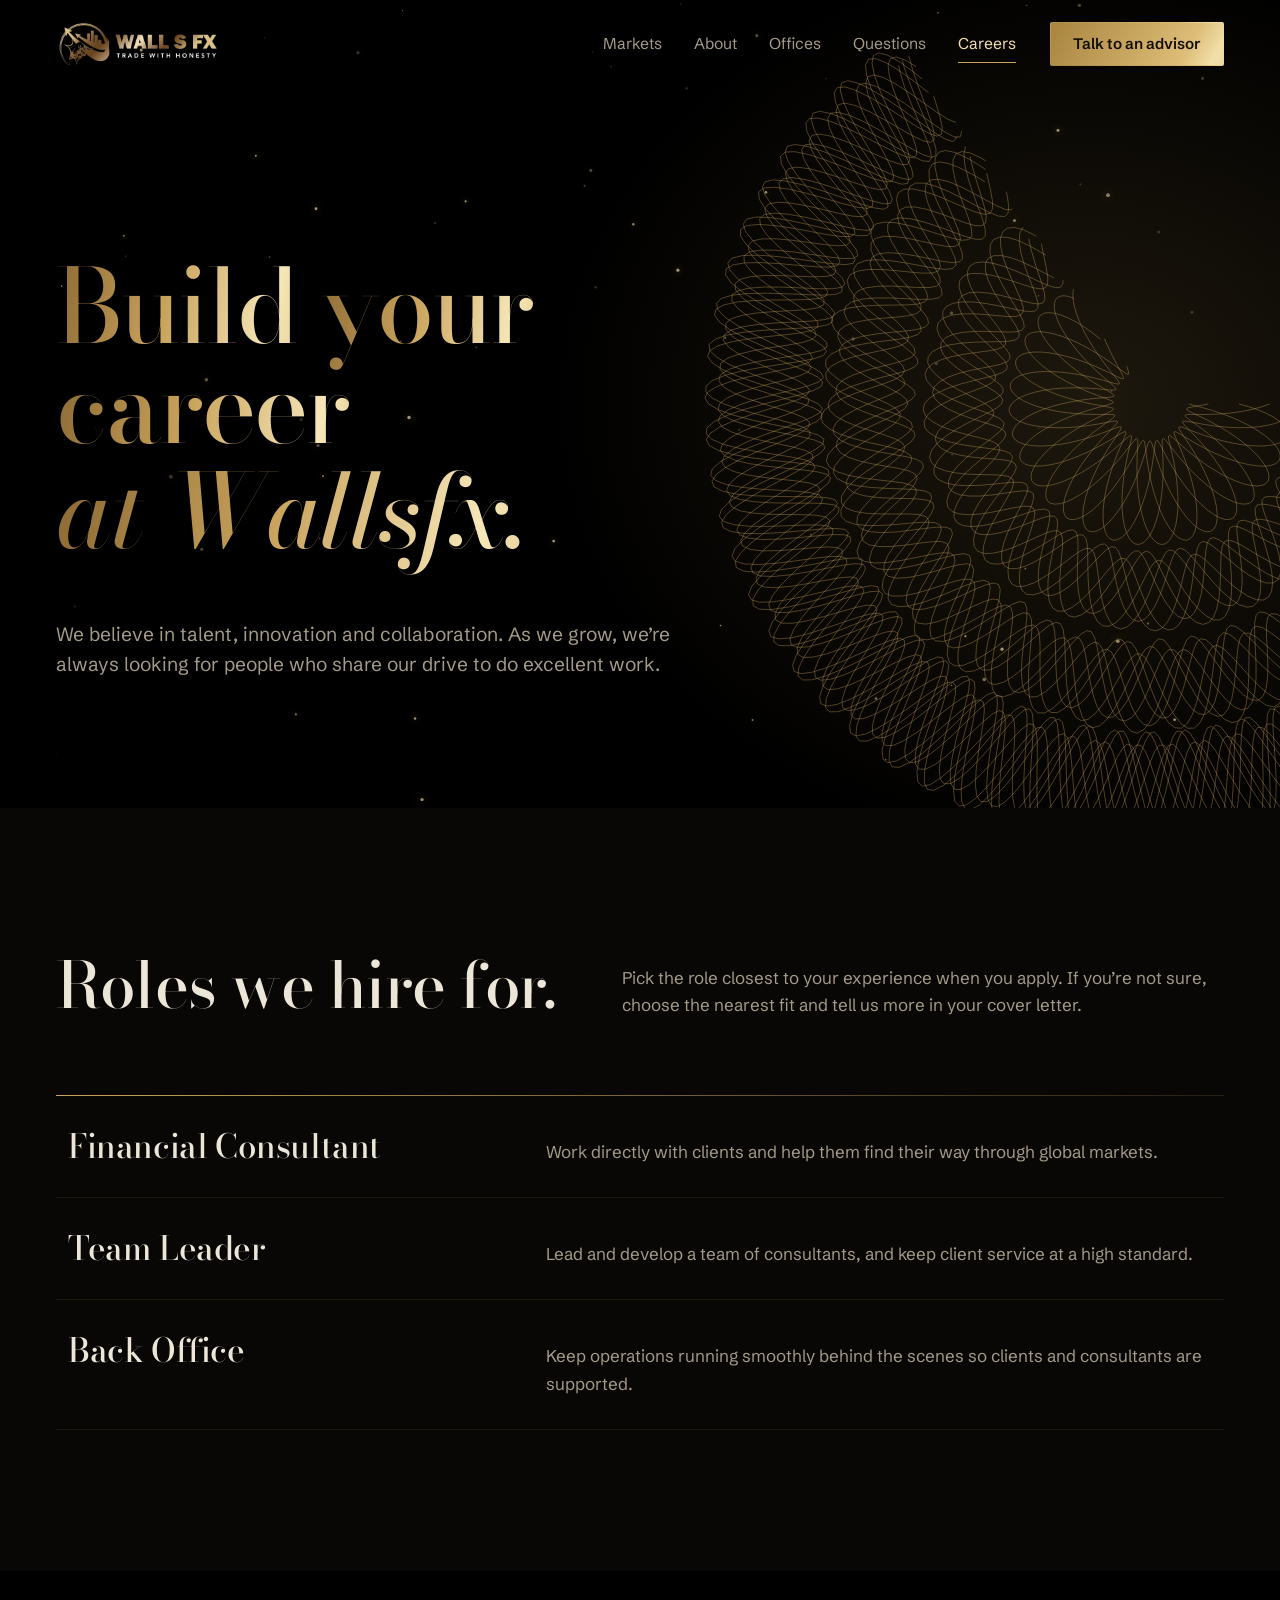
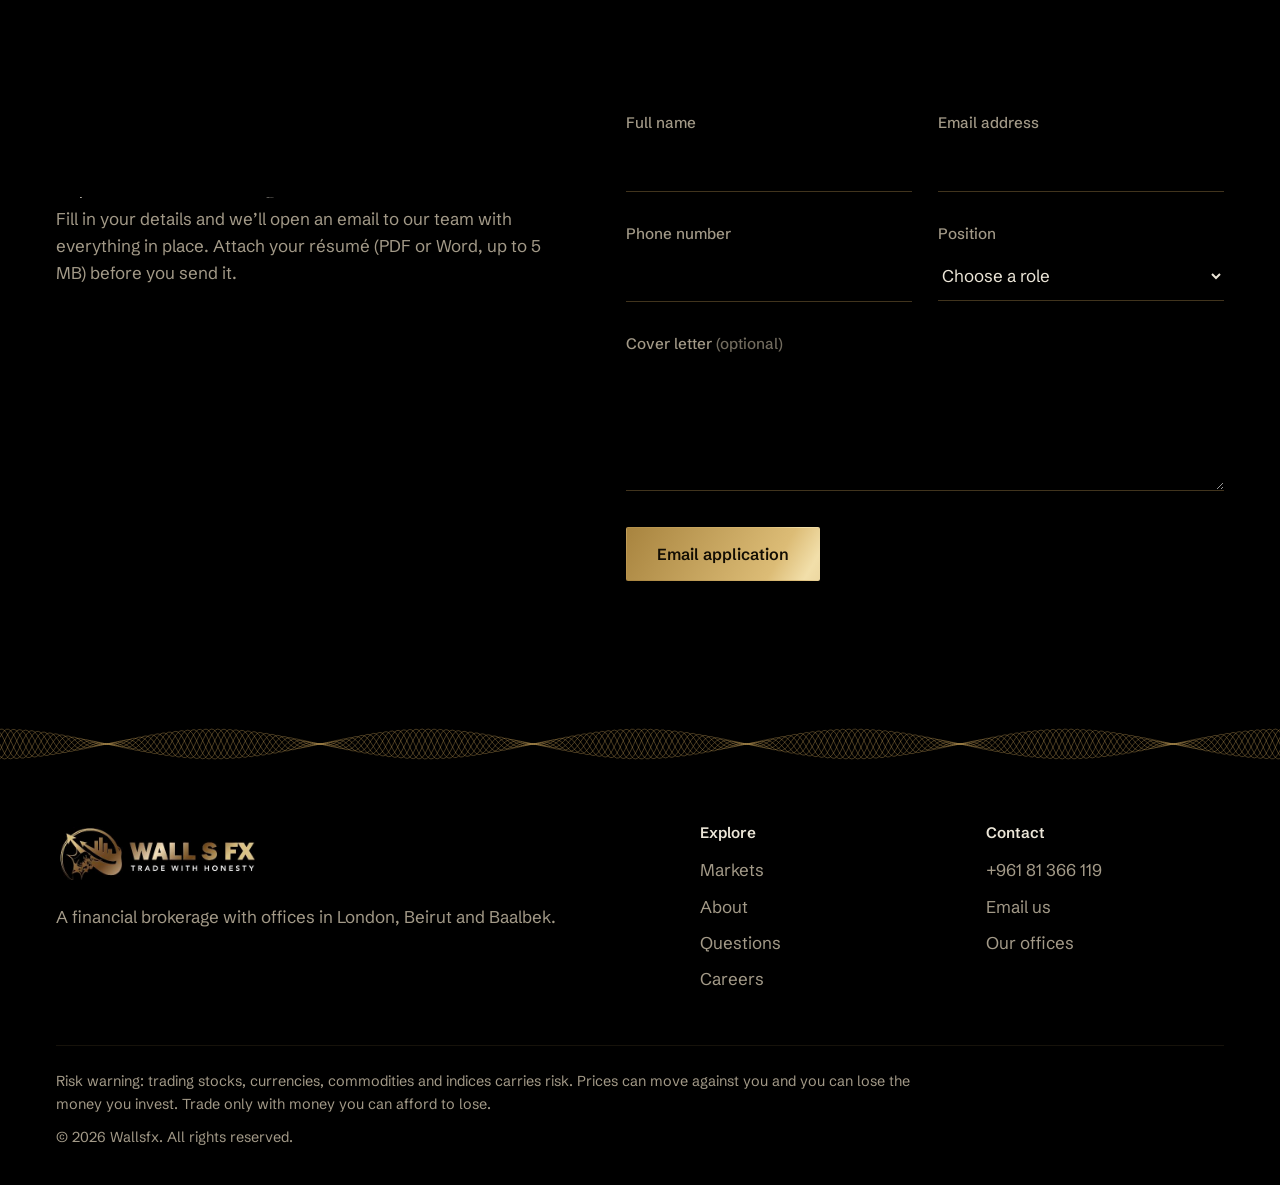
==== careers.html @ 851a5237 "Add files via upload" ====
<!doctype html>
<html lang="en">
<head>
<meta charset="utf-8">
<meta name="viewport" content="width=device-width, initial-scale=1">
<title>Careers — Wallsfx</title>
<meta name="description" content="Join Wallsfx. We're hiring financial consultants, team leaders and back office staff.">
<meta name="theme-color" content="#000000">
<link rel="icon" type="image/png" href="assets/emblem.png">
<script>document.documentElement.classList.add("js");</script>
<link rel="preconnect" href="https://fonts.googleapis.com">
<link rel="preconnect" href="https://fonts.gstatic.com" crossorigin>
<link href="https://fonts.googleapis.com/css2?family=Bodoni+Moda:ital,opsz,wght@0,6..96,400..700;1,6..96,400..700&family=Schibsted+Grotesk:wght@400;500;600&display=swap" rel="stylesheet">
<link rel="stylesheet" href="styles.css">
</head>
<body>
<a class="skip" href="#main">Skip to content</a>

<div class="progress" aria-hidden="true"></div>

<header class="site-header">
  <div class="wrap">
    <a class="brand" href="index.html" aria-label="Wallsfx home"><img src="assets/logo.png" alt="Wall S FX — Trade with honesty" width="494" height="150"></a>
    <button class="nav-toggle" aria-expanded="false" aria-controls="nav">Menu</button>
    <nav class="nav" id="nav" aria-label="Main">
      <a href="index.html#markets">Markets</a>
      <a href="index.html#about">About</a>
      <a href="index.html#offices">Offices</a>
      <a href="index.html#faq">Questions</a>
      <a href="careers.html" aria-current="page">Careers</a>
    </nav>
    <a class="btn btn-gold header-cta" href="index.html#contact">Talk to an advisor</a>
  </div>
</header>

<main id="main">
  <section class="page-top">
    <canvas class="dust" aria-hidden="true"></canvas>
    <div class="wrap">
      <div class="rosette" aria-hidden="true" data-rosette></div>
      <div class="hero-copy">
        <h1 class="display" aria-label="Build your career at Wallsfx.">
          <span class="line" aria-hidden="true"><span class="word" style="--w:0"><span class="gold-text">Build</span></span> <span class="word" style="--w:1"><span class="gold-text">your</span></span> <span class="word" style="--w:2"><span class="gold-text">career</span></span></span>
          <span class="line" aria-hidden="true"><span class="word" style="--w:3"><span class="gold-text"><em>at Wallsfx.</em></span></span></span>
        </h1>
        <p class="lede rise" style="--r:0">We believe in talent, innovation and collaboration. As we grow, we’re always looking for people who share our drive to do excellent work.</p>
      </div>
    </div>
  </section>

  <section class="band band-coal">
    <div class="wrap">
      <div class="band-head">
        <h2 class="display" data-split>Roles we hire for.</h2>
        <p class="muted measure" data-reveal>Pick the role closest to your experience when you apply. If you’re not sure, choose the nearest fit and tell us more in your cover letter.</p>
      </div>
      <div class="rule"></div>
      <ul class="roles" data-stagger>
        <li class="glow" data-reveal><h3 class="display">Financial Consultant</h3><p>Work directly with clients and help them find their way through global markets.</p></li>
        <li class="glow" data-reveal><h3 class="display">Team Leader</h3><p>Lead and develop a team of consultants, and keep client service at a high standard.</p></li>
        <li class="glow" data-reveal><h3 class="display">Back Office</h3><p>Keep operations running smoothly behind the scenes so clients and consultants are supported.</p></li>
      </ul>
    </div>
  </section>

  <section class="band" id="apply">
    <div class="wrap contact-grid">
      <div>
        <h2 class="display" data-split style="margin-bottom:24px">Apply for a role.</h2>
        <p class="muted measure" data-reveal>Fill in your details and we’ll open an email to our team with everything in place. Attach your résumé (PDF or Word, up to 5 MB) before you send it.</p>
      </div>
      <form class="form" data-reveal novalidate data-mailto="customerservice@wallsfx.com" data-subject="Job application" data-note="My résumé is attached." data-done="Your email app should now be open with your application. Attach your résumé, then press send.">
        <div class="row">
          <div class="field"><label for="a-name">Full name</label><span class="control"><input id="a-name" name="name" autocomplete="name" required data-label="your full name"></span><span class="err" aria-live="polite"></span></div>
          <div class="field"><label for="a-email">Email address</label><span class="control"><input id="a-email" name="email" type="email" autocomplete="email" required data-label="your email address"></span><span class="err" aria-live="polite"></span></div>
        </div>
        <div class="row">
          <div class="field"><label for="a-phone">Phone number</label><span class="control"><input id="a-phone" name="phone" type="tel" autocomplete="tel" required data-label="your phone number"></span><span class="err" aria-live="polite"></span></div>
          <div class="field"><label for="a-position">Position</label><span class="control">
            <select id="a-position" name="position" required data-label="position" data-msg="Choose a role.">
              <option value="">Choose a role</option>
              <option>Financial Consultant</option>
              <option>Team Leader</option>
              <option>Back Office</option>
            </select></span><span class="err" aria-live="polite"></span></div>
        </div>
        <div class="field"><label for="a-letter">Cover letter <small>(optional)</small></label><span class="control"><textarea id="a-letter" name="letter" data-label="cover letter"></textarea></span><span class="err"></span></div>
        <div class="form-foot">
          <button class="btn btn-gold" type="submit">Email application</button>
          <p class="form-status" role="status"></p>
        </div>
      </form>
    </div>
  </section>
</main>

<footer class="site-footer">
  <div class="strip"><svg viewBox="0 0 2400 46" preserveAspectRatio="none" aria-hidden="true" data-strip></svg></div>
  <div class="wrap">
    <div class="footer-grid">
      <div>
        <img src="assets/logo.png" alt="Wall S FX — Trade with honesty" width="494" height="150">
        <p>A financial brokerage with offices in London, Beirut and Baalbek.</p>
      </div>
      <div>
        <h2>Explore</h2>
        <ul>
          <li><a href="index.html#markets">Markets</a></li>
          <li><a href="index.html#about">About</a></li>
          <li><a href="index.html#faq">Questions</a></li>
          <li><a href="careers.html">Careers</a></li>
        </ul>
      </div>
      <div>
        <h2>Contact</h2>
        <ul>
          <li><a href="tel:+96181366119">+961 81 366 119</a></li>
          <li><a href="mailto:customerservice@wallsfx.com">Email us</a></li>
          <li><a href="index.html#offices">Our offices</a></li>
        </ul>
      </div>
    </div>
    <div class="risk">
      <p>Risk warning: trading stocks, currencies, commodities and indices carries risk. Prices can move against you and you can lose the money you invest. Trade only with money you can afford to lose.</p>
      <p>© 2026 Wallsfx. All rights reserved.</p>
    </div>
  </div>
</footer>

<script src="main.js"></script>
</body>
</html>
---- styles.css ----
/* Wall S FX — black and gold. Signature: engraved guilloche linework in motion. */
:root {
  --black: #000;
  --coal: #080705;
  --panel: #0f0d09;
  --gold: #c9a35c;
  --gold-light: #f2dfaa;
  --gold-deep: #8a6832;
  --text: #ece6d8;
  --muted: #a39a88;
  --line: rgba(201, 163, 92, 0.22);
  --line-soft: rgba(201, 163, 92, 0.11);
  --metal: linear-gradient(100deg, #8a6832 0%, #c9a35c 22%, #f6e7b8 42%, #c9a35c 58%, #8a6832 80%, #c9a35c 100%);
  --display: "Bodoni Moda", "Didot", "Bodoni MT", Georgia, serif;
  --sans: "Schibsted Grotesk", "Segoe UI", system-ui, sans-serif;
  --ease: cubic-bezier(.16, 1, .3, 1);
  --wrap: 1200px;
  --gutter: clamp(20px, 5vw, 56px);
  --d: .15s; /* delay before hero choreography starts */
}
html.intro { --d: 1.85s; }

@view-transition { navigation: auto; }

*, *::before, *::after { box-sizing: border-box; }
html { scroll-behavior: smooth; -webkit-text-size-adjust: 100%; background: var(--black); }
body {
  margin: 0; background: var(--black); color: var(--text);
  font-family: var(--sans); font-size: 1.0625rem; line-height: 1.6;
  -webkit-font-smoothing: antialiased; overflow-x: hidden;
}
img, svg, canvas { display: block; max-width: 100%; }
a { color: inherit; }
h1, h2, h3, p, ul, ol, dl, dd, figure { margin: 0; }
ul, ol { padding: 0; list-style: none; }
::selection { background: var(--gold); color: #000; }
:focus-visible { outline: 2px solid var(--gold-light); outline-offset: 3px; border-radius: 2px; }

.wrap { width: 100%; max-width: calc(var(--wrap) + 2 * var(--gutter)); margin-inline: auto; padding-inline: var(--gutter); }
.skip { position: absolute; left: 12px; top: -60px; z-index: 300; background: var(--gold); color: #000; padding: 10px 16px; font-weight: 600; text-decoration: none; }
.skip:focus { top: 12px; }

/* ---------- Type ---------- */
.display { font-family: var(--display); font-optical-sizing: auto; font-weight: 500; line-height: 1.04; letter-spacing: -0.012em; text-wrap: balance; }
h2.display { font-size: clamp(2.2rem, 5vw, 4rem); }
h3.display { font-size: clamp(1.6rem, 2.6vw, 2.2rem); line-height: 1.12; }
.gold-text {
  background: var(--metal); background-size: 220% 100%;
  -webkit-background-clip: text; background-clip: text; color: transparent;
  animation: sheen 7s ease-in-out infinite;
}
@keyframes sheen { 0%, 55% { background-position: 100% 0; } 100% { background-position: -120% 0; } }
.lede { font-size: clamp(1.1rem, 1.5vw, 1.3rem); line-height: 1.55; max-width: 33em; color: var(--muted); }
.muted { color: var(--muted); }
.measure { max-width: 38em; }

/* ---------- Buttons ---------- */
.btn {
  position: relative; overflow: hidden; isolation: isolate;
  display: inline-flex; align-items: center; justify-content: center;
  min-height: 54px; padding: 0 30px;
  font: 600 1rem/1 var(--sans); text-decoration: none; cursor: pointer;
  border: 1px solid transparent; border-radius: 2px;
  transition: transform .35s var(--ease), color .3s, border-color .3s, box-shadow .4s;
}
.btn-gold { background: linear-gradient(120deg, #a8843f, #dcbc76 45%, #f2dfaa 55%, #b8914a); background-size: 180% 100%; color: #120d03; box-shadow: 0 0 0 rgba(201,163,92,0); transition: transform .35s var(--ease), background-position .6s var(--ease), box-shadow .4s; }
.btn-gold::after { content: ""; position: absolute; inset: 0; z-index: -1; background: linear-gradient(105deg, transparent 35%, rgba(255,255,255,.65) 50%, transparent 65%); transform: translateX(-120%); }
.btn-gold:hover { background-position: 90% 0; box-shadow: 0 10px 40px -8px rgba(201,163,92,.55); }
.btn-gold:hover::after { transform: translateX(120%); transition: transform .8s var(--ease); }
.btn-line { border-color: var(--line); color: var(--text); background: transparent; }
.btn-line::before { content: ""; position: absolute; inset: 0; z-index: -1; background: var(--gold); transform: scaleX(0); transform-origin: right; transition: transform .5s var(--ease); }
.btn-line:hover { color: #120d03; border-color: var(--gold); }
.btn-line:hover::before { transform: scaleX(1); transform-origin: left; }

/* ---------- Intro curtain (first visit of the session, home only) ---------- */
.intro-curtain { display: none; }
html.intro .intro-curtain {
  display: grid; place-items: center; position: fixed; inset: 0; z-index: 200; background: #000;
  animation: curtain-up .9s var(--ease) 1.35s forwards;
}
.intro-curtain .mark { width: min(340px, 70vw); display: grid; gap: 22px; }
.intro-curtain img { width: 100%; opacity: 0; transform: scale(.94); animation: mark-in 1s var(--ease) .1s forwards; }
.intro-curtain i { height: 1px; background: linear-gradient(90deg, transparent, var(--gold-light), transparent); transform: scaleX(0); animation: line-in 1.1s var(--ease) .25s forwards; }
@keyframes mark-in { to { opacity: 1; transform: none; } }
@keyframes line-in { to { transform: scaleX(1); } }
@keyframes curtain-up { to { clip-path: inset(0 0 100% 0); visibility: hidden; } }

/* ---------- Header ---------- */
.progress { position: fixed; left: 0; top: 0; height: 2px; width: 100%; z-index: 120; background: var(--metal); transform: scaleX(var(--p, 0)); transform-origin: left; }
.site-header { position: fixed; inset: 0 0 auto 0; z-index: 100; transition: background-color .4s, border-color .4s, backdrop-filter .4s; border-bottom: 1px solid transparent; }
.site-header .wrap { display: flex; align-items: center; gap: 34px; min-height: 88px; transition: min-height .4s var(--ease); }
.site-header.scrolled { background: rgba(0,0,0,.72); -webkit-backdrop-filter: blur(16px) saturate(1.2); backdrop-filter: blur(16px) saturate(1.2); border-bottom-color: var(--line-soft); }
.site-header.scrolled .wrap { min-height: 68px; }
.brand { margin-right: auto; display: block; }
.brand img { height: 50px; width: auto; transition: height .4s var(--ease); }
.site-header.scrolled .brand img { height: 42px; }
.nav { display: flex; align-items: center; gap: 32px; }
.nav a { position: relative; text-decoration: none; font-size: .98rem; color: var(--muted); padding: 8px 0; transition: color .25s; }
.nav a::after { content: ""; position: absolute; left: 0; right: 0; bottom: 2px; height: 1px; background: var(--gold); transform: scaleX(0); transform-origin: right; transition: transform .45s var(--ease); }
.nav a:hover, .nav a[aria-current="page"] { color: var(--gold-light); }
.nav a:hover::after, .nav a[aria-current="page"]::after { transform: scaleX(1); transform-origin: left; }
.site-header .btn { min-height: 44px; padding: 0 22px; font-size: .95rem; }
.nav-toggle { display: none; position: relative; z-index: 2; background: none; border: 1px solid var(--line); color: var(--text); font: 600 .95rem var(--sans); padding: 10px 16px; border-radius: 2px; cursor: pointer; }

@media (max-width: 900px) {
  .nav-toggle { display: block; }
  .site-header .header-cta { display: none; }
  .brand { position: relative; z-index: 2; }
  .nav {
    position: fixed; inset: 0; height: 100dvh; background: #000; z-index: 1;
    flex-direction: column; align-items: flex-start; justify-content: center; gap: 6px;
    padding: 80px var(--gutter) 40px;
    clip-path: inset(0 0 100% 0); visibility: hidden;
    transition: clip-path .7s var(--ease), visibility 0s .7s;
  }
  .nav.open { clip-path: inset(0); visibility: visible; transition: clip-path .7s var(--ease); }
  .nav a { font-family: var(--display); font-size: clamp(2.2rem, 10vw, 3.4rem); color: var(--text); line-height: 1.25; opacity: 0; transform: translateY(24px); transition: opacity .6s var(--ease), transform .6s var(--ease), color .25s; }
  .nav.open a { opacity: 1; transform: none; transition-delay: calc(.12s + var(--n, 0) * 70ms); }
  .nav a::after { display: none; }
}

/* ---------- Hero ---------- */
.hero { position: relative; min-height: 100svh; display: flex; flex-direction: column; justify-content: center; overflow: hidden; isolation: isolate; background: #000; }
.hero::before { content: ""; position: absolute; inset: 0; z-index: -3; background: radial-gradient(60% 70% at 82% 48%, rgba(201,163,92,.16), transparent 70%), radial-gradient(40% 50% at 10% 100%, rgba(201,163,92,.07), transparent 70%); }
.hero > .wrap { position: relative; padding-top: 140px; padding-bottom: 120px; }
.dust { position: absolute; inset: 0; width: 100%; height: 100%; z-index: -2; }
.hero-copy { max-width: 780px; transform: translate3d(0, calc(var(--s, 0) * -70px), 0); opacity: calc(1 - var(--s, 0) * 1.25); }
.hero h1 { font-size: clamp(3.3rem, 10.2vw, 9.2rem); line-height: .96; letter-spacing: -0.02em; margin-bottom: calc(30px + .34em); }
.hero h1 .line { display: block; overflow: hidden; padding: .06em .08em .32em; margin: 0 -.08em -.34em; }
.hero h1 .word { display: inline-block; transform: translateY(118%) rotate(4deg); transform-origin: left bottom; animation: word-up 1.3s var(--ease) forwards; animation-delay: calc(var(--d) + var(--w) * .13s); }
.hero h1 .word > span { display: inline-block; }
@keyframes word-up { to { transform: none; } }
.rise { opacity: 0; transform: translateY(26px); animation: rise 1.1s var(--ease) forwards; animation-delay: calc(var(--d) + var(--r, 0) * .12s + .45s); }
@keyframes rise { to { opacity: 1; transform: none; } }
.hero .lede { margin-bottom: 40px; }
.hero-actions { display: flex; flex-wrap: wrap; gap: 14px; }

.rosette {
  position: absolute; z-index: -1; pointer-events: none;
  width: min(920px, 82vw); aspect-ratio: 1;
  right: max(-330px, -27vw); top: 50%;
  transform: translate3d(calc(var(--px, 0) * 1px), calc(-50% + var(--py, 0) * 1px), 0) scale(calc(1 + var(--s, 0) * .22));
  opacity: calc(1 - var(--s, 0) * 1.1);
  transition: transform .9s var(--ease);
}
.rosette svg { position: absolute; inset: 0; width: 100%; height: 100%; overflow: visible; will-change: transform; animation: spin var(--dur, 120s) linear infinite; }
.rosette svg:nth-child(even) { animation-direction: reverse; }
.rosette path { fill: none; stroke: var(--gold); stroke-width: .55; vector-effect: non-scaling-stroke; opacity: .7; }
.rosette path.draw { stroke-dasharray: 1; stroke-dashoffset: 1; animation: engrave 3s cubic-bezier(.5,.1,.2,1) forwards; }
@keyframes engrave { to { stroke-dashoffset: 0; } }
@keyframes spin { to { transform: rotate(360deg); } }

.scroll-cue { position: absolute; left: var(--gutter); bottom: 0; width: 1px; height: 84px; background: var(--line-soft); overflow: hidden; }
.scroll-cue::after { content: ""; position: absolute; inset: 0; background: linear-gradient(var(--gold-light), var(--gold)); transform: translateY(-100%); animation: cue 2.4s var(--ease) infinite; animation-delay: calc(var(--d) + 1.6s); }
@keyframes cue { 0% { transform: translateY(-100%); } 55% { transform: translateY(0); } 100% { transform: translateY(100%); } }

@media (max-width: 900px) {
  .rosette { width: 150vw; right: -86vw; top: 34%; }
  .rosette path { opacity: .5; }
  .hero > .wrap { padding-top: 120px; padding-bottom: 110px; }
}

/* ---------- Marquee ---------- */
.marquee { border-block: 1px solid var(--line-soft); overflow: hidden; padding: 26px 0; background: var(--coal); }
.marquee-track { display: flex; width: max-content; animation: marquee 46s linear infinite; }
.marquee:hover .marquee-track { animation-play-state: paused; }
.marquee-group { display: flex; align-items: center; flex-shrink: 0; }
.marquee-group span { font-family: var(--display); font-size: clamp(2.4rem, 6vw, 4.6rem); line-height: 1; padding: 0 .5em; white-space: nowrap; color: transparent; -webkit-text-stroke: 1px rgba(201,163,92,.75); }
.marquee-group span:nth-of-type(even) { font-style: italic; -webkit-text-stroke: 0; background: var(--metal); background-size: 200% 100%; -webkit-background-clip: text; background-clip: text; }
.marquee-group i { width: 12px; height: 12px; background: var(--gold); transform: rotate(45deg); flex-shrink: 0; animation: gem 3s ease-in-out infinite; }
@keyframes marquee { to { transform: translateX(-50%); } }
@keyframes gem { 50% { transform: rotate(225deg) scale(.6); } }

/* ---------- Sections + reveal system ---------- */
.band { position: relative; padding-block: clamp(84px, 11vw, 150px); }
.band-coal { background: var(--coal); }
.band-head { display: grid; grid-template-columns: minmax(0, 5fr) minmax(0, 6fr); gap: 24px 64px; align-items: end; margin-bottom: clamp(44px, 6vw, 80px); }
@media (max-width: 860px) { .band-head { grid-template-columns: 1fr; } }

.js [data-reveal] { opacity: 0; transform: translateY(34px); transition: opacity 1.1s var(--ease), transform 1.1s var(--ease); transition-delay: calc(var(--i, 0) * 110ms); }
.js [data-reveal].in { opacity: 1; transform: none; }
.js [data-split] .w { display: inline-block; overflow: hidden; vertical-align: top; padding: .05em .06em .26em 0; margin: 0 -.06em -.26em 0; }
.js [data-split] .w > span { display: inline-block; transform: translateY(112%); transition: transform 1.15s var(--ease); transition-delay: calc(var(--wi) * 65ms); }
.js [data-split].in .w > span { transform: none; }

.rule { height: 1px; background: linear-gradient(90deg, var(--gold), rgba(201,163,92,.15)); }
.js .rule { transform: scaleX(0); transform-origin: left; transition: transform 1.6s var(--ease); }
.js .rule.in { transform: scaleX(1); }

.glow { position: relative; }
.glow::before { content: ""; position: absolute; inset: 0; pointer-events: none; background: radial-gradient(460px circle at var(--mx, 50%) var(--my, 50%), rgba(201,163,92,.14), transparent 65%); opacity: 0; transition: opacity .5s; }
.glow:hover::before { opacity: 1; }

/* Markets */
.market { display: grid; grid-template-columns: 92px minmax(0, 4fr) minmax(0, 6fr); gap: 16px 40px; align-items: center; padding: 34px 20px 34px 12px; border-bottom: 1px solid var(--line-soft); }
.market .seal { width: 92px; height: 92px; transition: transform 1.6s var(--ease); }
.market .seal path { fill: none; stroke: var(--gold); stroke-width: .7; vector-effect: non-scaling-stroke; }
.js .market .seal path { stroke-dasharray: 1; stroke-dashoffset: 1; transition: stroke-dashoffset 2.2s var(--ease); transition-delay: calc(var(--i, 0) * 110ms + var(--k, 0) * 60ms); }
.js .market.in .seal path { stroke-dashoffset: 0; }
.market h3 { font-size: clamp(2rem, 3.6vw, 3.1rem); transition: transform .6s var(--ease), color .4s; }
.market p { color: var(--muted); max-width: 34em; transition: color .4s; }
.market:hover .seal { transform: rotate(120deg) scale(1.08); }
.market:hover h3 { transform: translateX(12px); color: var(--gold-light); }
.market:hover p { color: var(--text); }
@media (max-width: 760px) {
  .market { grid-template-columns: 64px 1fr; align-items: start; padding-inline: 0; }
  .market .seal { width: 64px; height: 64px; }
  .market p { grid-column: 2; }
}

/* About */
.about-grid { display: grid; grid-template-columns: minmax(0, 5fr) minmax(0, 6fr); gap: 56px 72px; }
.about-grid .story p + p { margin-top: 1.1em; }
.pair { display: grid; gap: 40px; align-content: start; }
.pair h3 { margin: 22px 0 12px; }
@media (max-width: 860px) { .about-grid { grid-template-columns: 1fr; } }

/* Values */
.values { display: grid; grid-template-columns: repeat(2, minmax(0, 1fr)); gap: 0 72px; }
.values li { padding-bottom: 40px; }
.values h3 { margin: 26px 0 10px; }
.values p { color: var(--muted); max-width: 30em; }
@media (max-width: 760px) { .values { grid-template-columns: 1fr; } }
.direction { margin-top: clamp(40px, 6vw, 80px); display: grid; grid-template-columns: minmax(0, 5fr) minmax(0, 6fr); gap: 24px 64px; }
.direction li { padding: 16px 0 16px 36px; border-bottom: 1px solid var(--line-soft); position: relative; }
.direction li::before { content: ""; position: absolute; left: 0; top: 1.55em; width: 20px; height: 1px; background: var(--gold); transform-origin: left; transition: transform .9s var(--ease) calc(var(--i, 0) * 110ms + .2s); }
.js .direction li:not(.in)::before { transform: scaleX(0); }
@media (max-width: 860px) { .direction { grid-template-columns: 1fr; } }

/* Offices */
.offices { display: grid; grid-template-columns: repeat(3, minmax(0, 1fr)); gap: 18px; }
.office { background: var(--panel); border: 1px solid var(--line-soft); padding: 34px 30px 36px; transition: border-color .5s, translate .6s var(--ease); overflow: hidden; }
.office:hover { border-color: var(--line); translate: 0 -6px; }
.office-top { display: flex; align-items: center; justify-content: space-between; gap: 16px; margin-bottom: 26px; }
.clock { width: 86px; height: 86px; flex-shrink: 0; }
.clock circle { fill: none; stroke: var(--line); stroke-width: 1; }
.clock .tick { stroke: var(--gold); stroke-width: 1; opacity: .55; }
.clock .tick.q { stroke-width: 1.6; opacity: 1; }
.clock .hand { stroke: var(--text); stroke-linecap: round; transition: transform .5s var(--ease); }
.clock .h { stroke-width: 2.4; }
.clock .m { stroke-width: 1.6; }
.clock .sec { stroke: var(--gold-light); stroke-width: .9; transition: transform .28s cubic-bezier(.4, 2.4, .6, 1); }
.clock .pin { fill: var(--gold-light); stroke: none; }
.office time { display: block; font-variant-numeric: tabular-nums; color: var(--gold-light); font-size: 1.05rem; font-weight: 500; margin-top: 4px; }
.office address { font-style: normal; color: var(--muted); margin-bottom: 22px; }
.link { position: relative; display: inline-block; color: var(--gold-light); text-decoration: none; padding-bottom: 3px; }
.link::after { content: ""; position: absolute; left: 0; right: 0; bottom: 0; height: 1px; background: var(--gold); transform-origin: left; transition: transform .5s var(--ease); }
.link:hover::after { transform: scaleX(.35); }
@media (max-width: 900px) { .offices { grid-template-columns: 1fr; } }

/* FAQ */
.faq { max-width: 880px; border-top: 1px solid var(--line); }
.faq details { border-bottom: 1px solid var(--line-soft); transition: border-color .4s; }
.faq details[open] { border-bottom-color: var(--line); }
.faq summary { list-style: none; cursor: pointer; padding: 26px 56px 26px 0; position: relative; font-family: var(--display); font-size: clamp(1.3rem, 2.1vw, 1.7rem); line-height: 1.25; transition: color .3s, padding-left .5s var(--ease); }
.faq summary::-webkit-details-marker { display: none; }
.faq summary:hover, .faq details[open] summary { color: var(--gold-light); padding-left: 10px; }
.faq summary::before, .faq summary::after { content: ""; position: absolute; right: 8px; top: 50%; width: 18px; height: 1px; background: var(--gold); transition: transform .5s var(--ease); }
.faq summary::after { transform: rotate(90deg); }
.faq details[open] summary::after { transform: rotate(0deg); }
.faq details[open] summary::before { transform: rotate(180deg); }
.faq .ans { overflow: hidden; }
.faq .ans p { padding: 0 56px 28px 10px; color: var(--muted); max-width: 42em; }

/* Contact + forms */
.contact-grid { display: grid; grid-template-columns: minmax(0, 5fr) minmax(0, 6fr); gap: 56px 72px; }
@media (max-width: 860px) { .contact-grid { grid-template-columns: 1fr; } }
.direct { margin-top: 36px; border-top: 1px solid var(--line-soft); }
.direct div { padding: 17px 0; border-bottom: 1px solid var(--line-soft); display: grid; grid-template-columns: 90px 1fr; gap: 16px; }
.direct dt { color: var(--muted); }
.direct a { color: var(--text); text-decoration: none; transition: color .3s; }
.direct a:hover { color: var(--gold-light); }

.form { display: grid; gap: 26px; }
.form .row { display: grid; grid-template-columns: 1fr 1fr; gap: 26px; }
@media (max-width: 560px) { .form .row { grid-template-columns: 1fr; } }
.field { display: grid; gap: 4px; }
.field label { font-weight: 500; font-size: .95rem; color: var(--muted); transition: color .3s; }
.field:focus-within label { color: var(--gold-light); }
.field label small { font-size: inherit; opacity: .7; }
.control { position: relative; display: block; }
.control::after { content: ""; position: absolute; left: 0; right: 0; bottom: 0; height: 1px; background: var(--metal); transform: scaleX(0); transform-origin: left; transition: transform .7s var(--ease); pointer-events: none; }
.field:focus-within .control::after { transform: scaleX(1); }
.field input, .field textarea, .field select {
  width: 100%; font: inherit; color: var(--text); background: transparent;
  border: 0; border-bottom: 1px solid rgba(201,163,92,.32); border-radius: 0;
  padding: 12px 0; min-height: 50px; outline: none; display: block;
}
.field select { cursor: pointer; }
.field select option { background: #0f0d09; color: var(--text); }
.field textarea { min-height: 130px; resize: vertical; }
.field input:focus-visible, .field textarea:focus-visible, .field select:focus-visible { outline: none; }
.field .err { color: #f0907c; font-size: .92rem; }
.field.invalid input, .field.invalid textarea, .field.invalid select { border-bottom-color: #f0907c; }
.form-foot { display: flex; align-items: center; gap: 22px; flex-wrap: wrap; margin-top: 6px; }
.form-status { color: var(--muted); font-size: .96rem; max-width: 30em; }

/* Careers call + page top */
.careers-cta { overflow: hidden; text-align: center; }
.careers-cta h2 { font-size: clamp(2.6rem, 7.5vw, 6.4rem); margin-bottom: 40px; }
.page-top { position: relative; overflow: hidden; isolation: isolate; background: #000; }
.page-top::before { content: ""; position: absolute; inset: 0; z-index: -3; background: radial-gradient(60% 80% at 85% 50%, rgba(201,163,92,.15), transparent 70%); }
.page-top > .wrap { position: relative; padding-block: clamp(170px, 20vw, 250px) clamp(80px, 10vw, 130px); }
.page-top h1 { font-size: clamp(3rem, 8vw, 6.8rem); line-height: .98; letter-spacing: -0.02em; max-width: 10em; margin-bottom: calc(26px + .34em); }
.page-top h1 .line { display: block; overflow: hidden; padding: .06em .08em .32em; margin: 0 -.08em -.34em; }
.page-top h1 .word { display: inline-block; transform: translateY(118%) rotate(4deg); transform-origin: left bottom; animation: word-up 1.3s var(--ease) forwards; animation-delay: calc(var(--d) + var(--w) * .13s); }
.roles li { display: grid; grid-template-columns: minmax(0, 4fr) minmax(0, 6fr); gap: 12px 40px; padding: 32px 20px 32px 12px; border-bottom: 1px solid var(--line-soft); align-items: baseline; }
.roles h3 { transition: transform .6s var(--ease), color .4s; }
.roles li:hover h3 { transform: translateX(12px); color: var(--gold-light); }
.roles p { color: var(--muted); }
@media (max-width: 700px) { .roles li { grid-template-columns: 1fr; padding-inline: 0; } }

/* ---------- Trading motion ---------- */
.flow { position: absolute; inset: 0; width: 100%; height: 100%; z-index: -2; pointer-events: none; }
.trend { padding-bottom: clamp(48px, 6vw, 80px); }
.trend .band-head { margin-bottom: clamp(28px, 4vw, 48px); }
.trend-stage { height: clamp(280px, 40vw, 520px); border-block: 1px solid var(--line-soft); background: linear-gradient(rgba(201,163,92,.04), transparent 60%); }
.trend-chart { width: 100%; height: 100%; }
.trend-note { margin-top: 16px; font-size: .9rem; color: var(--muted); }
.fall { color: #ef5350; }
.climb { color: #34c77b; }

/* ---------- Footer ---------- */
.site-footer { background: #000; color: var(--muted); overflow: hidden; }
.strip { height: 46px; overflow: hidden; }
.strip svg { height: 46px; width: 200%; max-width: none; animation: marquee 50s linear infinite; }
.strip path { fill: none; stroke: var(--gold); stroke-width: .6; vector-effect: non-scaling-stroke; opacity: .6; }
.footer-grid { display: grid; grid-template-columns: minmax(0, 5fr) repeat(2, minmax(0, 2fr)); gap: 40px 48px; padding-block: 56px 44px; }
.footer-grid img { height: 62px; width: auto; margin-bottom: 18px; }
.footer-grid h2 { font: 600 .95rem var(--sans); color: var(--text); margin-bottom: 14px; }
.footer-grid li { margin-bottom: 9px; }
.footer-grid a { text-decoration: none; transition: color .3s; }
.footer-grid a:hover { color: var(--gold-light); }
.risk { border-top: 1px solid var(--line-soft); padding-block: 24px 36px; font-size: .9rem; display: grid; gap: 10px; }
.risk p { max-width: 62em; }
@media (max-width: 760px) { .footer-grid { grid-template-columns: 1fr 1fr; } .footer-grid > :first-child { grid-column: 1 / -1; } }

/* ---------- Reduced motion: keep the look, drop the movement ---------- */
@media (prefers-reduced-motion: reduce) {
  html { scroll-behavior: auto; }
  *, *::before, *::after { animation-duration: .01ms !important; animation-delay: 0s !important; animation-iteration-count: 1 !important; transition-duration: .01ms !important; transition-delay: 0s !important; }
  html.intro .intro-curtain { display: none; }
  .hero-copy, .rosette { opacity: 1; }
}
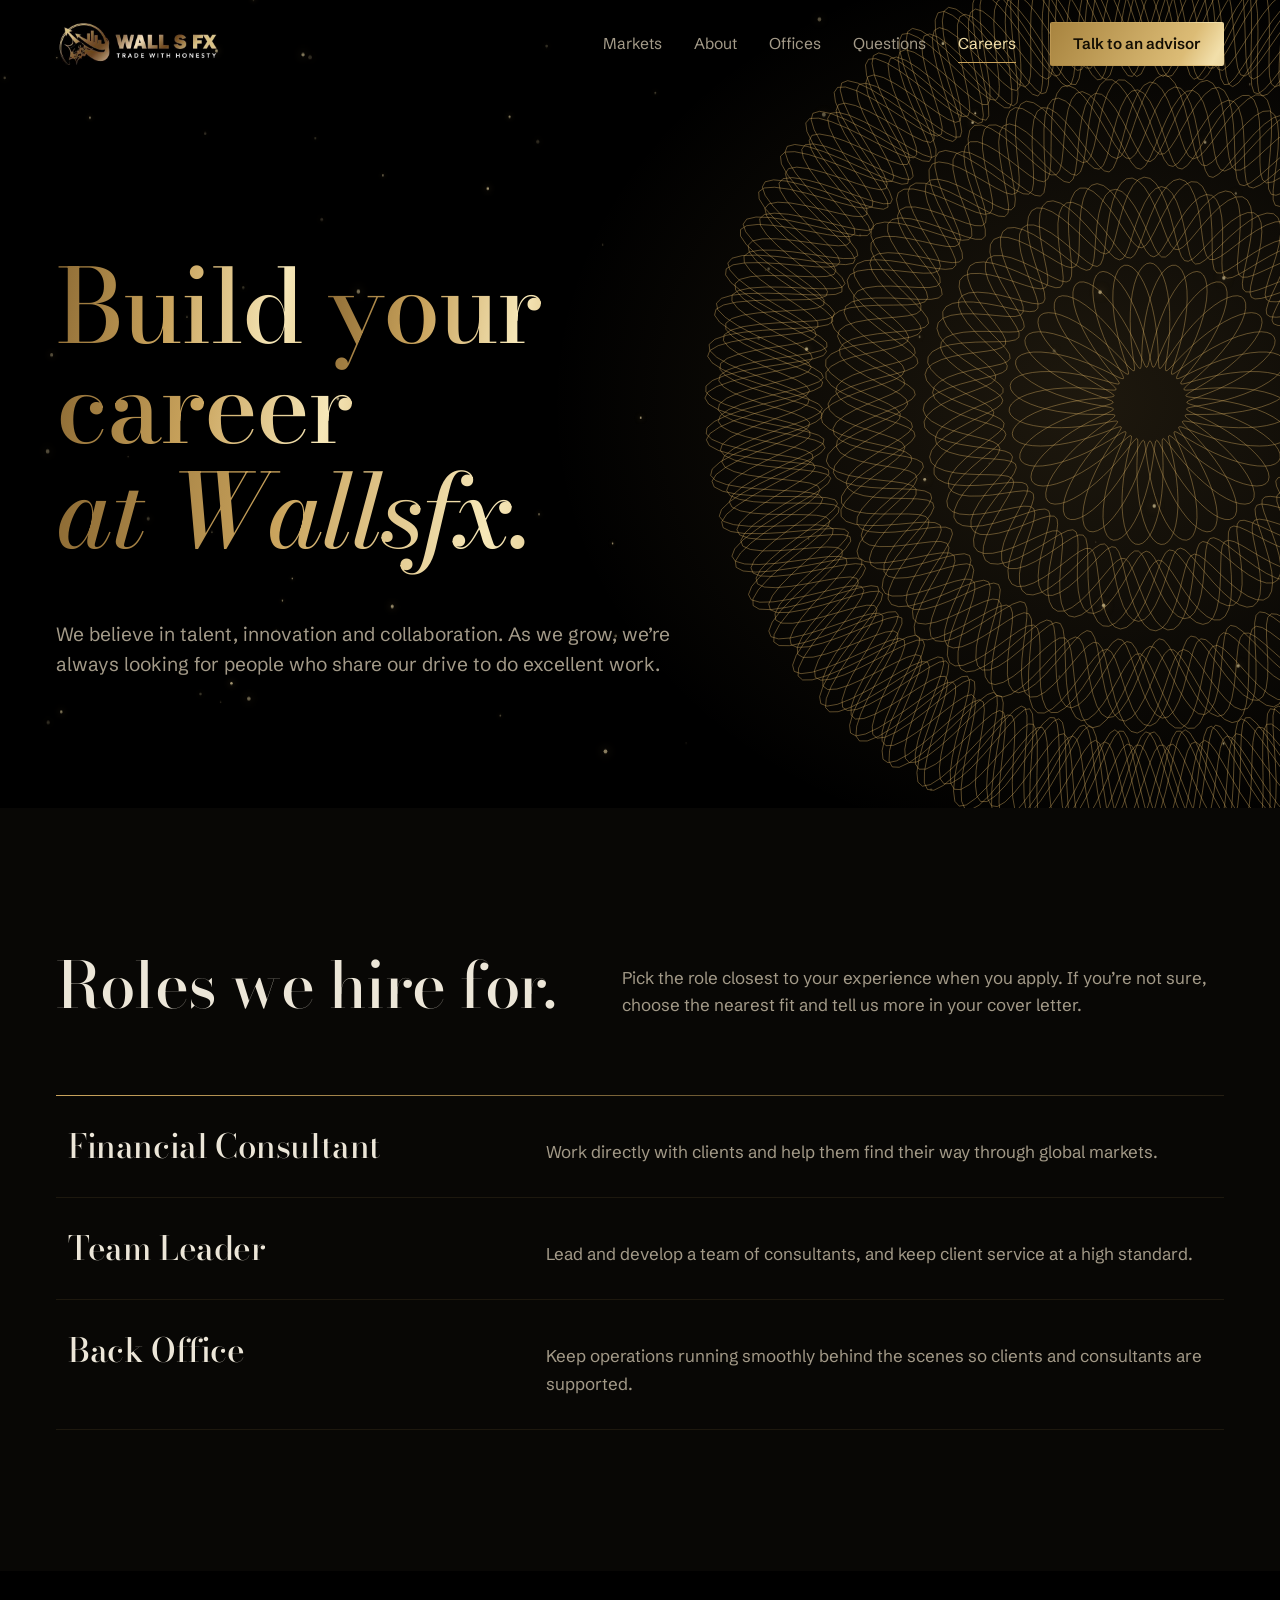
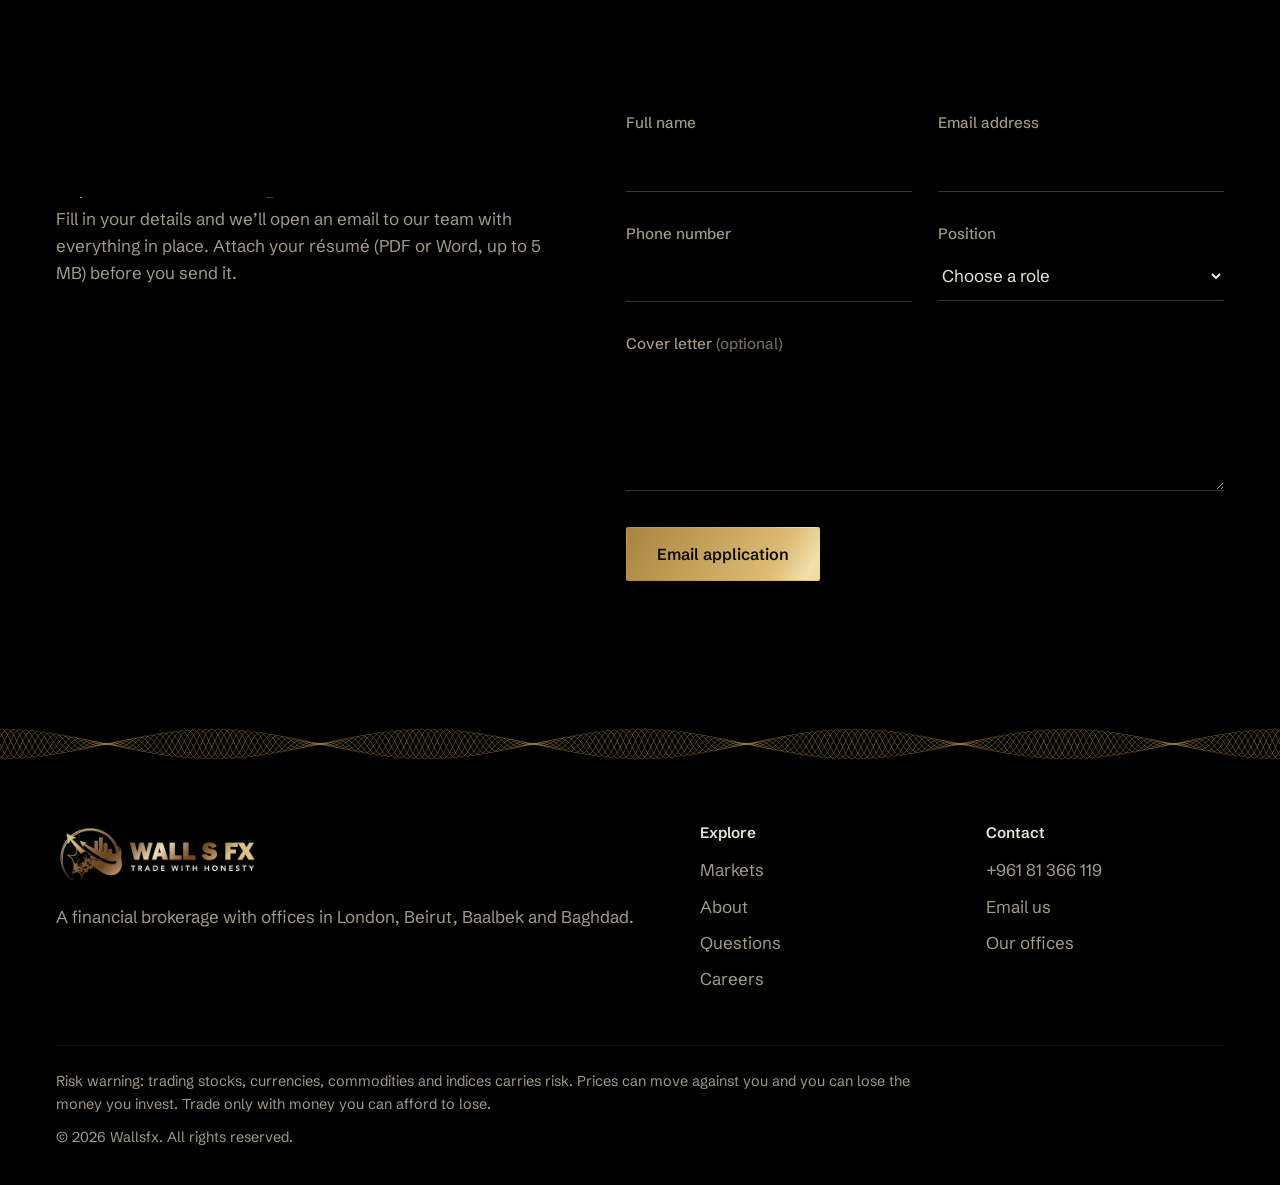
==== commit c2da85aa: "Add files via upload" ====
--- a/careers.html
+++ b/careers.html
@@ -100,7 +100,7 @@
     <div class="footer-grid">
       <div>
         <img src="assets/logo.png" alt="Wall S FX — Trade with honesty" width="494" height="150">
-        <p>A financial brokerage with offices in London, Beirut and Baalbek.</p>
+        <p>A financial brokerage with offices in London, Beirut, Baalbek and Baghdad.</p>
       </div>
       <div>
         <h2>Explore</h2>
--- a/styles.css
+++ b/styles.css
@@ -89,7 +89,10 @@
 .progress { position: fixed; left: 0; top: 0; height: 2px; width: 100%; z-index: 120; background: var(--metal); transform: scaleX(var(--p, 0)); transform-origin: left; }
 .site-header { position: fixed; inset: 0 0 auto 0; z-index: 100; transition: background-color .4s, border-color .4s, backdrop-filter .4s; border-bottom: 1px solid transparent; }
 .site-header .wrap { display: flex; align-items: center; gap: 34px; min-height: 88px; transition: min-height .4s var(--ease); }
-.site-header.scrolled { background: rgba(0,0,0,.72); -webkit-backdrop-filter: blur(16px) saturate(1.2); backdrop-filter: blur(16px) saturate(1.2); border-bottom-color: var(--line-soft); }
+/* The blur lives on a pseudo-element: a backdrop-filter on the header itself would trap the full-screen mobile menu inside it. */
+.site-header::before { content: ""; position: absolute; inset: 0; z-index: -1; opacity: 0; background: rgba(0,0,0,.72); -webkit-backdrop-filter: blur(16px) saturate(1.2); backdrop-filter: blur(16px) saturate(1.2); transition: opacity .4s; pointer-events: none; }
+.site-header.scrolled::before { opacity: 1; }
+.site-header.scrolled { border-bottom-color: var(--line-soft); }
 .site-header.scrolled .wrap { min-height: 68px; }
 .brand { margin-right: auto; display: block; }
 .brand img { height: 50px; width: auto; transition: height .4s var(--ease); }
@@ -145,7 +148,7 @@
 }
 .rosette svg { position: absolute; inset: 0; width: 100%; height: 100%; overflow: visible; will-change: transform; animation: spin var(--dur, 120s) linear infinite; }
 .rosette svg:nth-child(even) { animation-direction: reverse; }
-.rosette path { fill: none; stroke: var(--gold); stroke-width: .55; vector-effect: non-scaling-stroke; opacity: .7; }
+.rosette path { fill: none; stroke: var(--gold); stroke-width: .42; opacity: .7; }
 .rosette path.draw { stroke-dasharray: 1; stroke-dashoffset: 1; animation: engrave 3s cubic-bezier(.5,.1,.2,1) forwards; }
 @keyframes engrave { to { stroke-dashoffset: 0; } }
 @keyframes spin { to { transform: rotate(360deg); } }
@@ -154,9 +157,14 @@
 .scroll-cue::after { content: ""; position: absolute; inset: 0; background: linear-gradient(var(--gold-light), var(--gold)); transform: translateY(-100%); animation: cue 2.4s var(--ease) infinite; animation-delay: calc(var(--d) + 1.6s); }
 @keyframes cue { 0% { transform: translateY(-100%); } 55% { transform: translateY(0); } 100% { transform: translateY(100%); } }
 
+.offscreen .rosette, .offscreen .rosette svg { animation-play-state: paused; }
+@keyframes turn { to { rotate: 360deg; } }
 @media (max-width: 900px) {
-  .rosette { width: 150vw; right: -86vw; top: 34%; }
+  /* One composited layer turning as a whole, not four: far less memory on phones. */
+  .rosette { width: 130vw; right: -72vw; top: 34%; transition: none; will-change: transform; animation: turn 160s linear infinite; }
+  .rosette svg { animation: none; will-change: auto; }
   .rosette path { opacity: .5; }
+  .site-header::before { -webkit-backdrop-filter: none; backdrop-filter: none; background: rgba(0,0,0,.92); }
   .hero > .wrap { padding-top: 120px; padding-bottom: 110px; }
 }
 
@@ -192,19 +200,25 @@
 .glow:hover::before { opacity: 1; }
 
 /* Markets */
-.market { display: grid; grid-template-columns: 92px minmax(0, 4fr) minmax(0, 6fr); gap: 16px 40px; align-items: center; padding: 34px 20px 34px 12px; border-bottom: 1px solid var(--line-soft); }
-.market .seal { width: 92px; height: 92px; transition: transform 1.6s var(--ease); }
-.market .seal path { fill: none; stroke: var(--gold); stroke-width: .7; vector-effect: non-scaling-stroke; }
+.market { display: grid; grid-template-columns: 116px minmax(0, 4fr) minmax(0, 6fr); gap: 16px 40px; align-items: center; padding: 34px 20px 34px 12px; border-bottom: 1px solid var(--line-soft); }
+.market .seal { width: 116px; height: 116px; transition: transform 1.6s var(--ease); }
+.market .seal path { fill: none; stroke: var(--gold); stroke-width: .55; }
 .js .market .seal path { stroke-dasharray: 1; stroke-dashoffset: 1; transition: stroke-dashoffset 2.2s var(--ease); transition-delay: calc(var(--i, 0) * 110ms + var(--k, 0) * 60ms); }
 .js .market.in .seal path { stroke-dashoffset: 0; }
 .market h3 { font-size: clamp(2rem, 3.6vw, 3.1rem); transition: transform .6s var(--ease), color .4s; }
 .market p { color: var(--muted); max-width: 34em; transition: color .4s; }
-.market:hover .seal { transform: rotate(120deg) scale(1.08); }
+.market .seal .ring { transition: transform 1.6s var(--ease); }
+.market .seal .icon { transition: transform .7s var(--ease); }
+.market .seal .icon path { stroke: var(--gold-light); stroke-width: 1.3; stroke-linecap: round; stroke-linejoin: round; }
+.market .seal text { font-family: var(--display); font-size: 21px; font-weight: 600; fill: var(--gold-light); transition: opacity 1s var(--ease) 1.2s; }
+.js .market:not(.in) .seal text { opacity: 0; }
+.market:hover .seal .ring { transform: rotate(120deg); }
+.market:hover .seal .icon { transform: scale(1.12); }
 .market:hover h3 { transform: translateX(12px); color: var(--gold-light); }
 .market:hover p { color: var(--text); }
 @media (max-width: 760px) {
-  .market { grid-template-columns: 64px 1fr; align-items: start; padding-inline: 0; }
-  .market .seal { width: 64px; height: 64px; }
+  .market { grid-template-columns: 78px 1fr; align-items: start; padding-inline: 0; }
+  .market .seal { width: 78px; height: 78px; }
   .market p { grid-column: 2; }
 }
 
@@ -228,7 +242,7 @@
 @media (max-width: 860px) { .direction { grid-template-columns: 1fr; } }
 
 /* Offices */
-.offices { display: grid; grid-template-columns: repeat(3, minmax(0, 1fr)); gap: 18px; }
+.offices { display: grid; grid-template-columns: repeat(2, minmax(0, 1fr)); gap: 18px; }
 .office { background: var(--panel); border: 1px solid var(--line-soft); padding: 34px 30px 36px; transition: border-color .5s, translate .6s var(--ease); overflow: hidden; }
 .office:hover { border-color: var(--line); translate: 0 -6px; }
 .office-top { display: flex; align-items: center; justify-content: space-between; gap: 16px; margin-bottom: 26px; }
@@ -295,6 +309,9 @@
 .form-foot { display: flex; align-items: center; gap: 22px; flex-wrap: wrap; margin-top: 6px; }
 .form-status { color: var(--muted); font-size: .96rem; max-width: 30em; }
 
+/* Big headlines: use the sturdier low-optical-size cut so thin strokes (the bar of the t) stay visible in gold. */
+.hero h1, .page-top h1 { font-optical-sizing: none; font-variation-settings: "opsz" 16; font-weight: 500; }
+
 /* Careers call + page top */
 .careers-cta { overflow: hidden; text-align: center; }
 .careers-cta h2 { font-size: clamp(2.6rem, 7.5vw, 6.4rem); margin-bottom: 40px; }
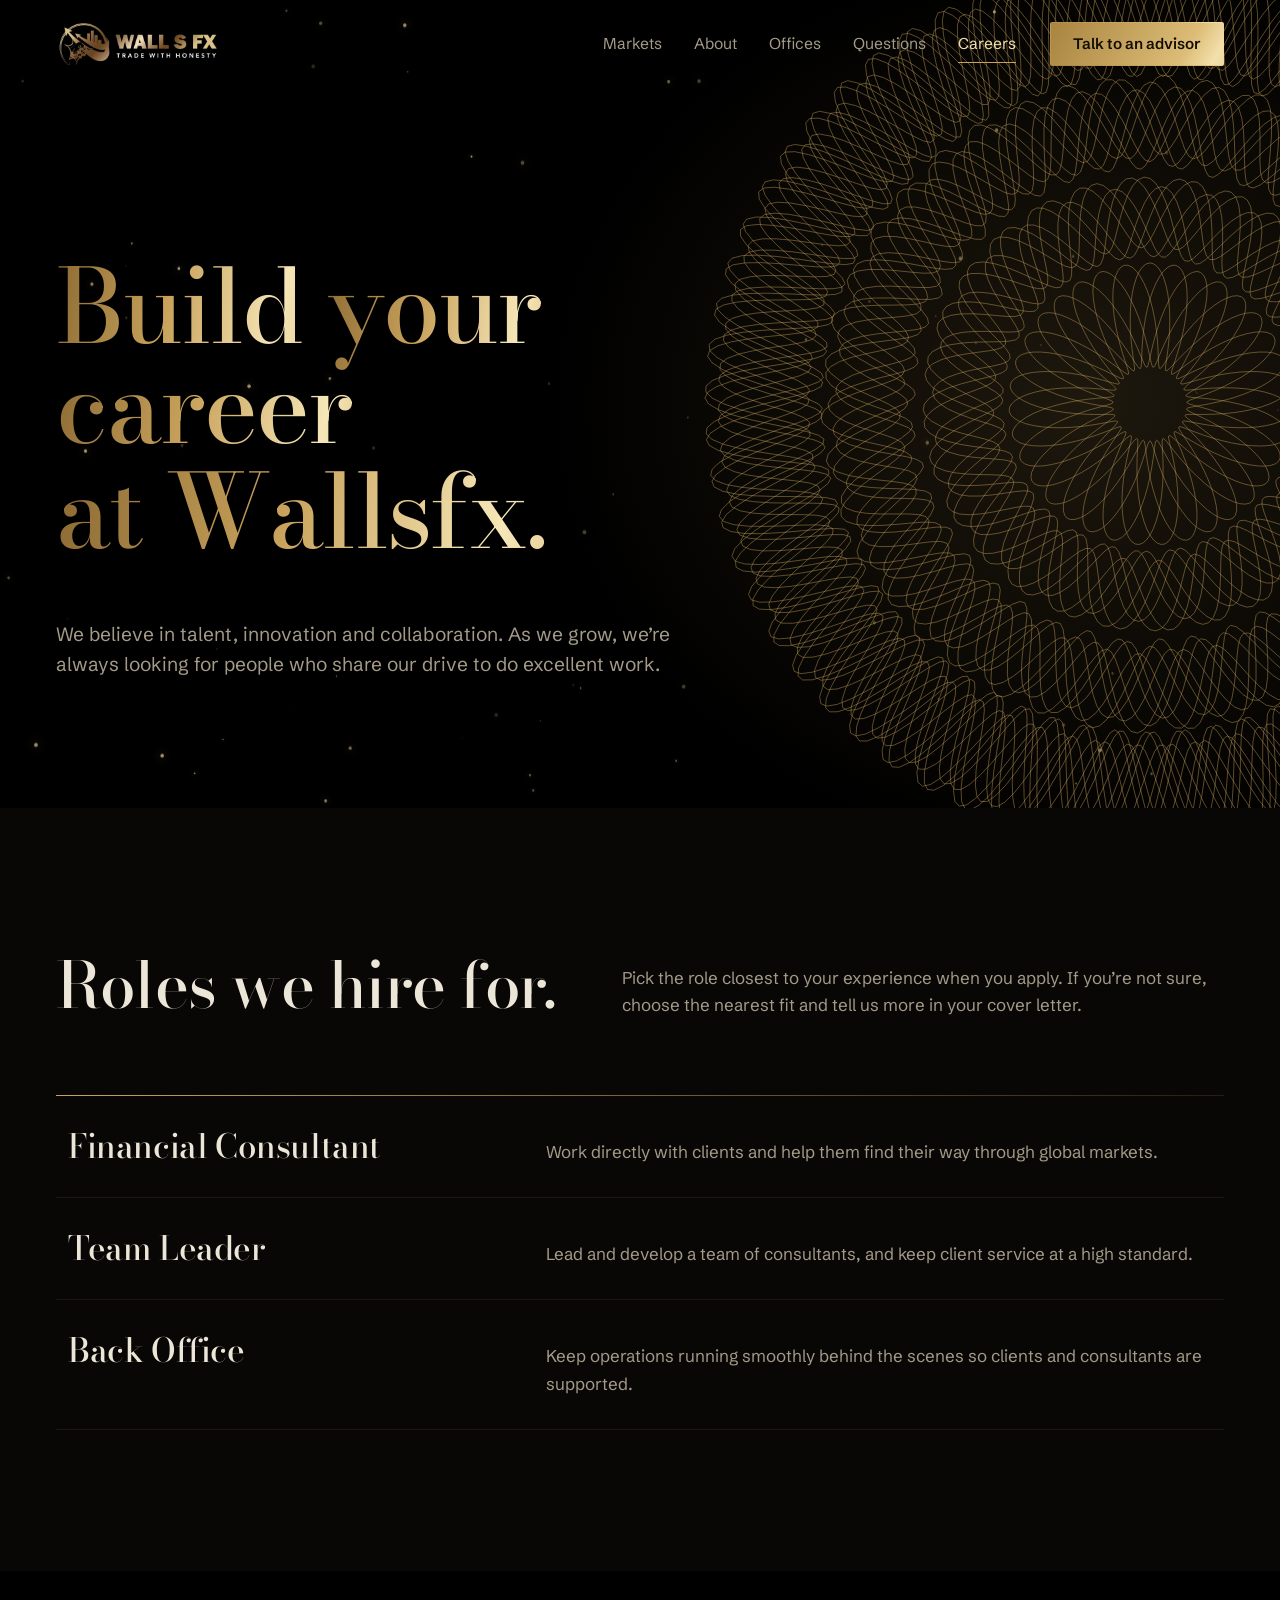
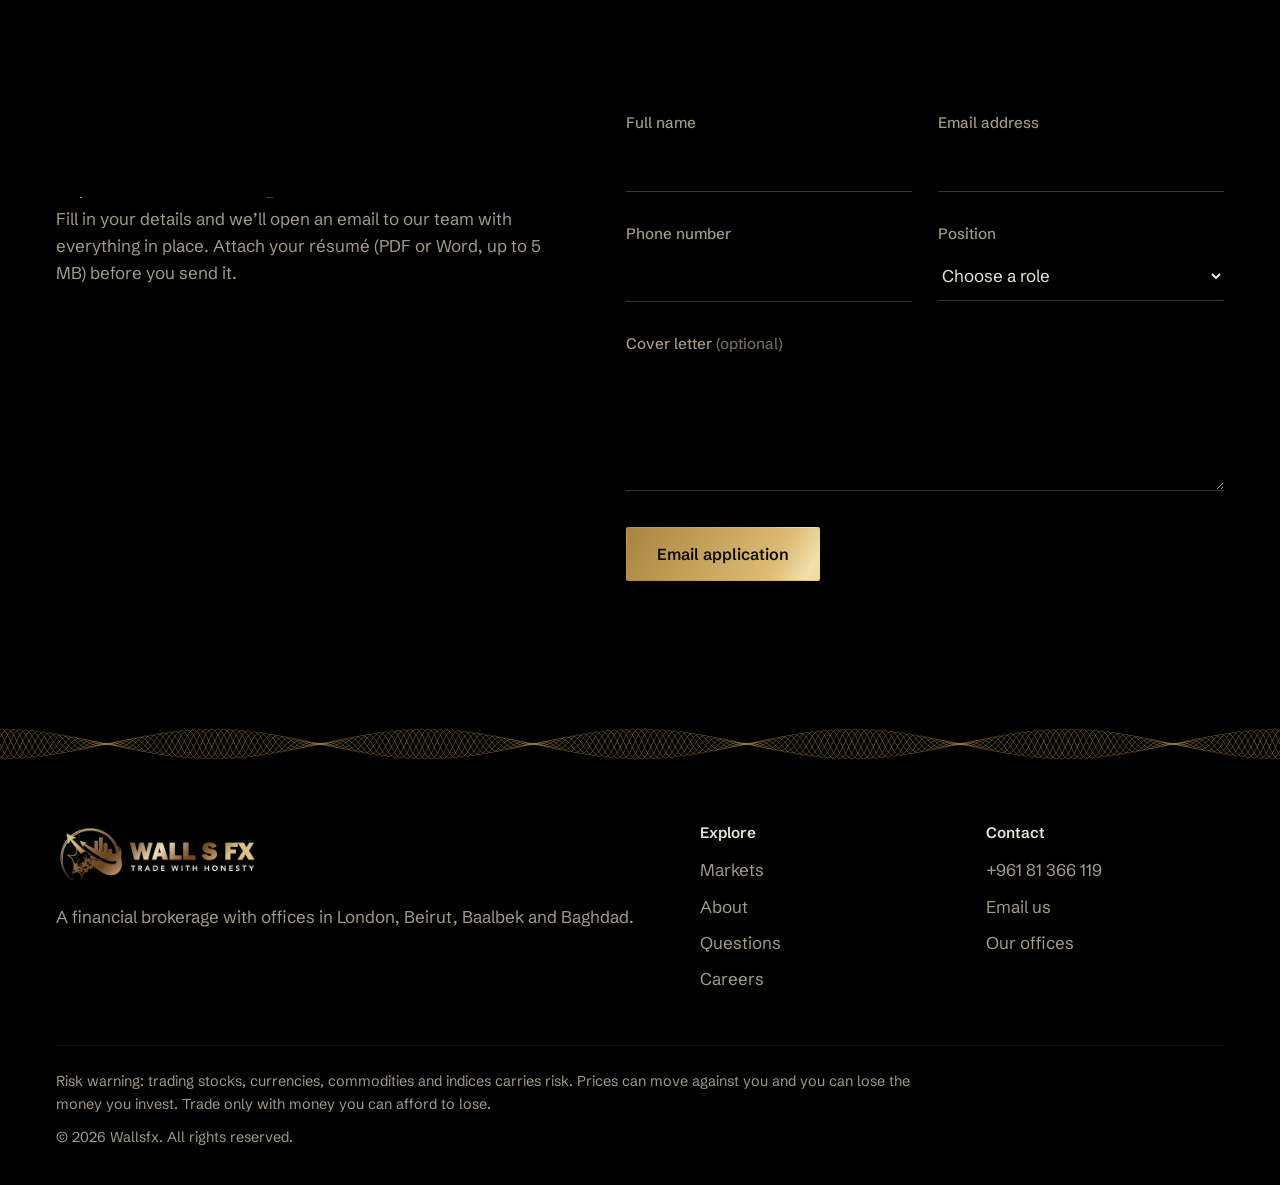
==== commit 70eae1aa: "Add files via upload" ====
--- a/careers.html
+++ b/careers.html
@@ -41,7 +41,7 @@
       <div class="hero-copy">
         <h1 class="display" aria-label="Build your career at Wallsfx.">
           <span class="line" aria-hidden="true"><span class="word" style="--w:0"><span class="gold-text">Build</span></span> <span class="word" style="--w:1"><span class="gold-text">your</span></span> <span class="word" style="--w:2"><span class="gold-text">career</span></span></span>
-          <span class="line" aria-hidden="true"><span class="word" style="--w:3"><span class="gold-text"><em>at Wallsfx.</em></span></span></span>
+          <span class="line" aria-hidden="true"><span class="word" style="--w:3"><span class="gold-text">at Wallsfx.</span></span></span>
         </h1>
         <p class="lede rise" style="--r:0">We believe in talent, innovation and collaboration. As we grow, we’re always looking for people who share our drive to do excellent work.</p>
       </div>
--- a/styles.css
+++ b/styles.css
@@ -310,7 +310,7 @@
 .form-status { color: var(--muted); font-size: .96rem; max-width: 30em; }
 
 /* Big headlines: use the sturdier low-optical-size cut so thin strokes (the bar of the t) stay visible in gold. */
-.hero h1, .page-top h1 { font-optical-sizing: none; font-variation-settings: "opsz" 16; font-weight: 500; }
+.hero h1, .page-top h1, .careers-cta h2 { font-optical-sizing: none; font-variation-settings: "opsz" 16; font-weight: 500; }
 
 /* Careers call + page top */
 .careers-cta { overflow: hidden; text-align: center; }
